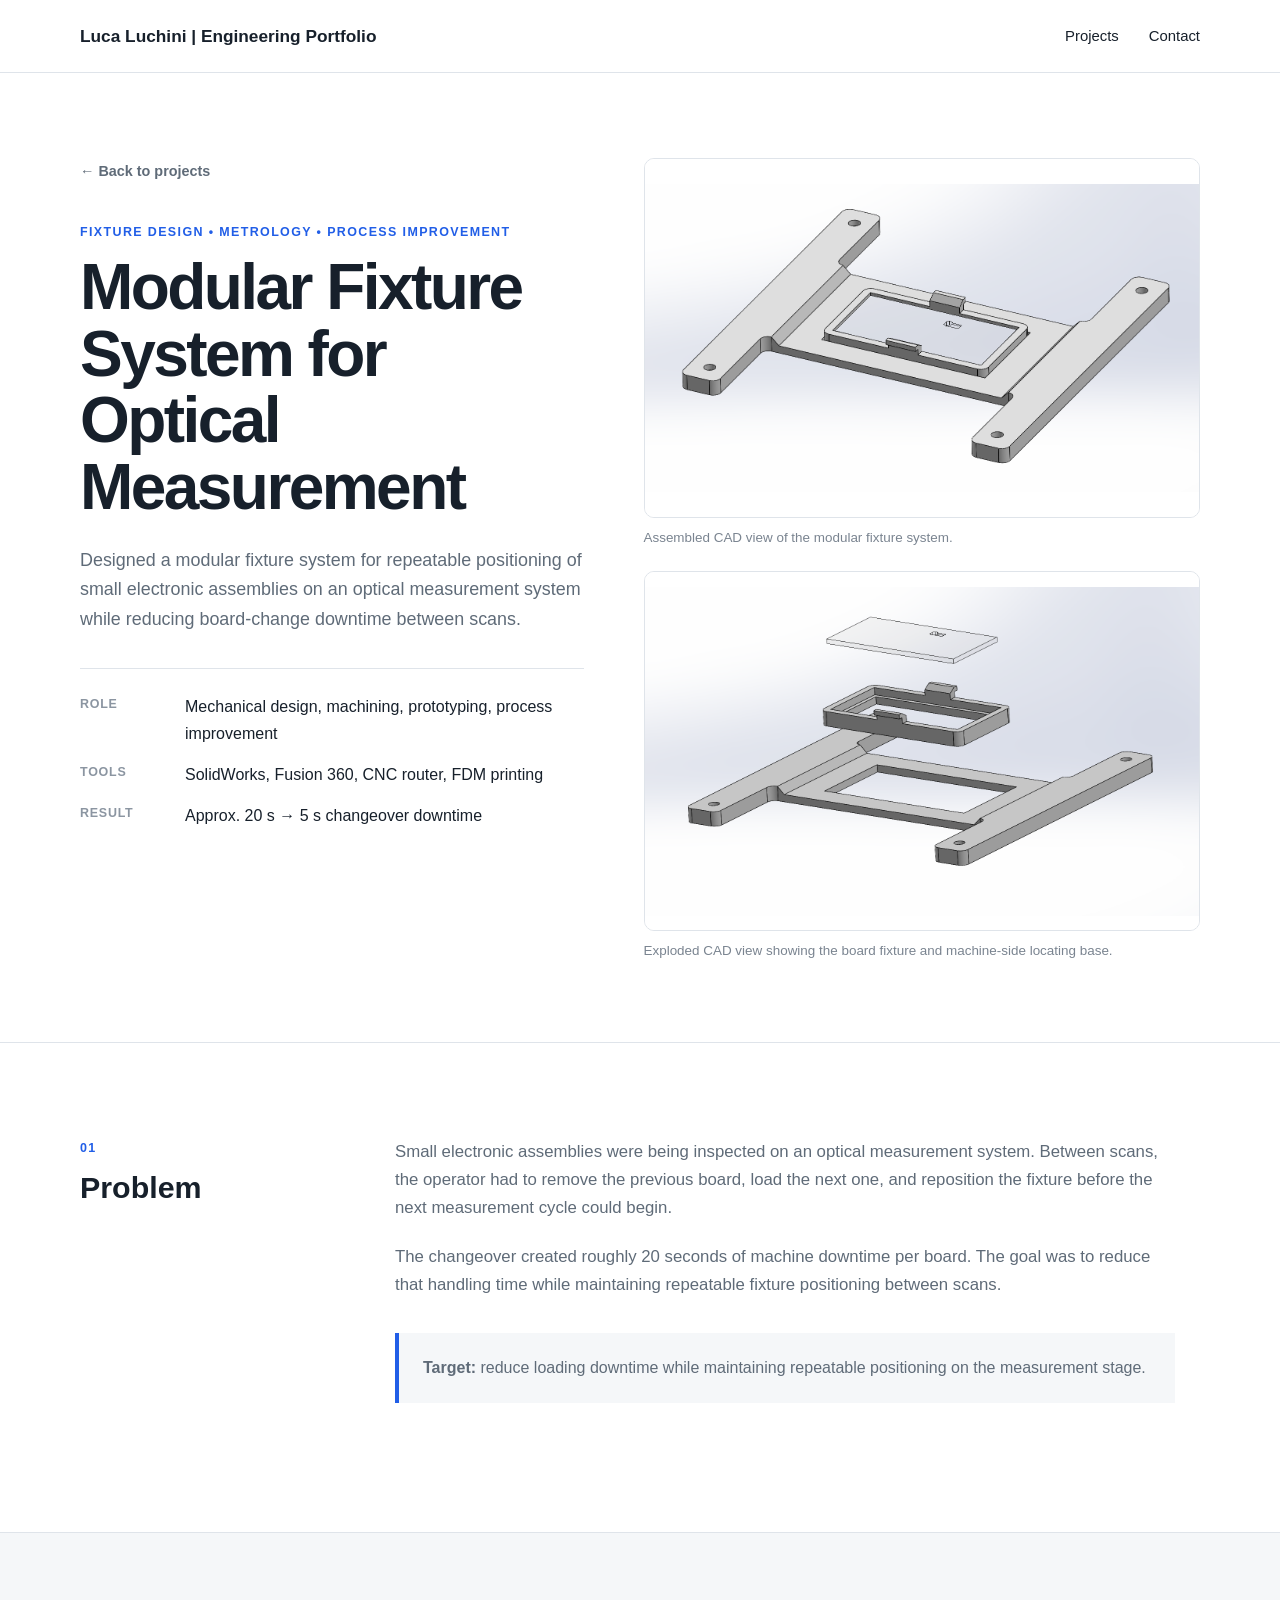
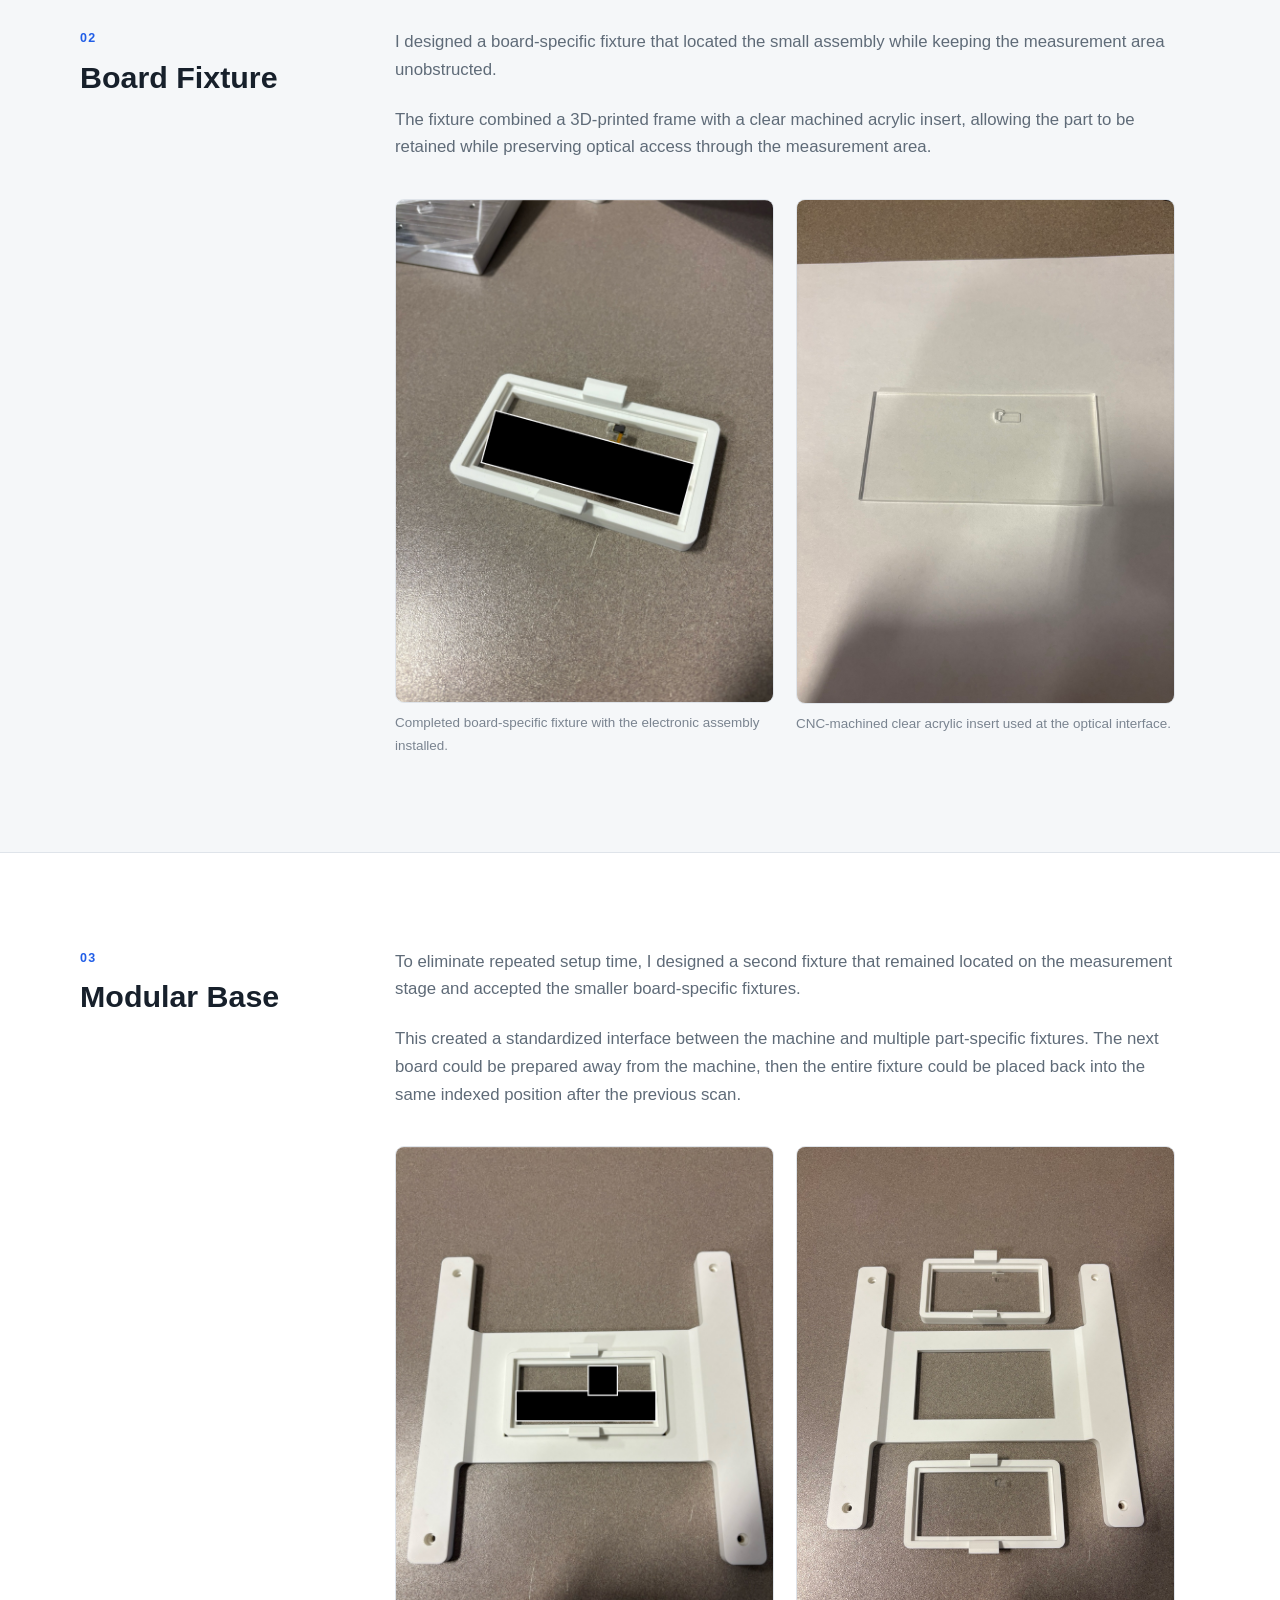
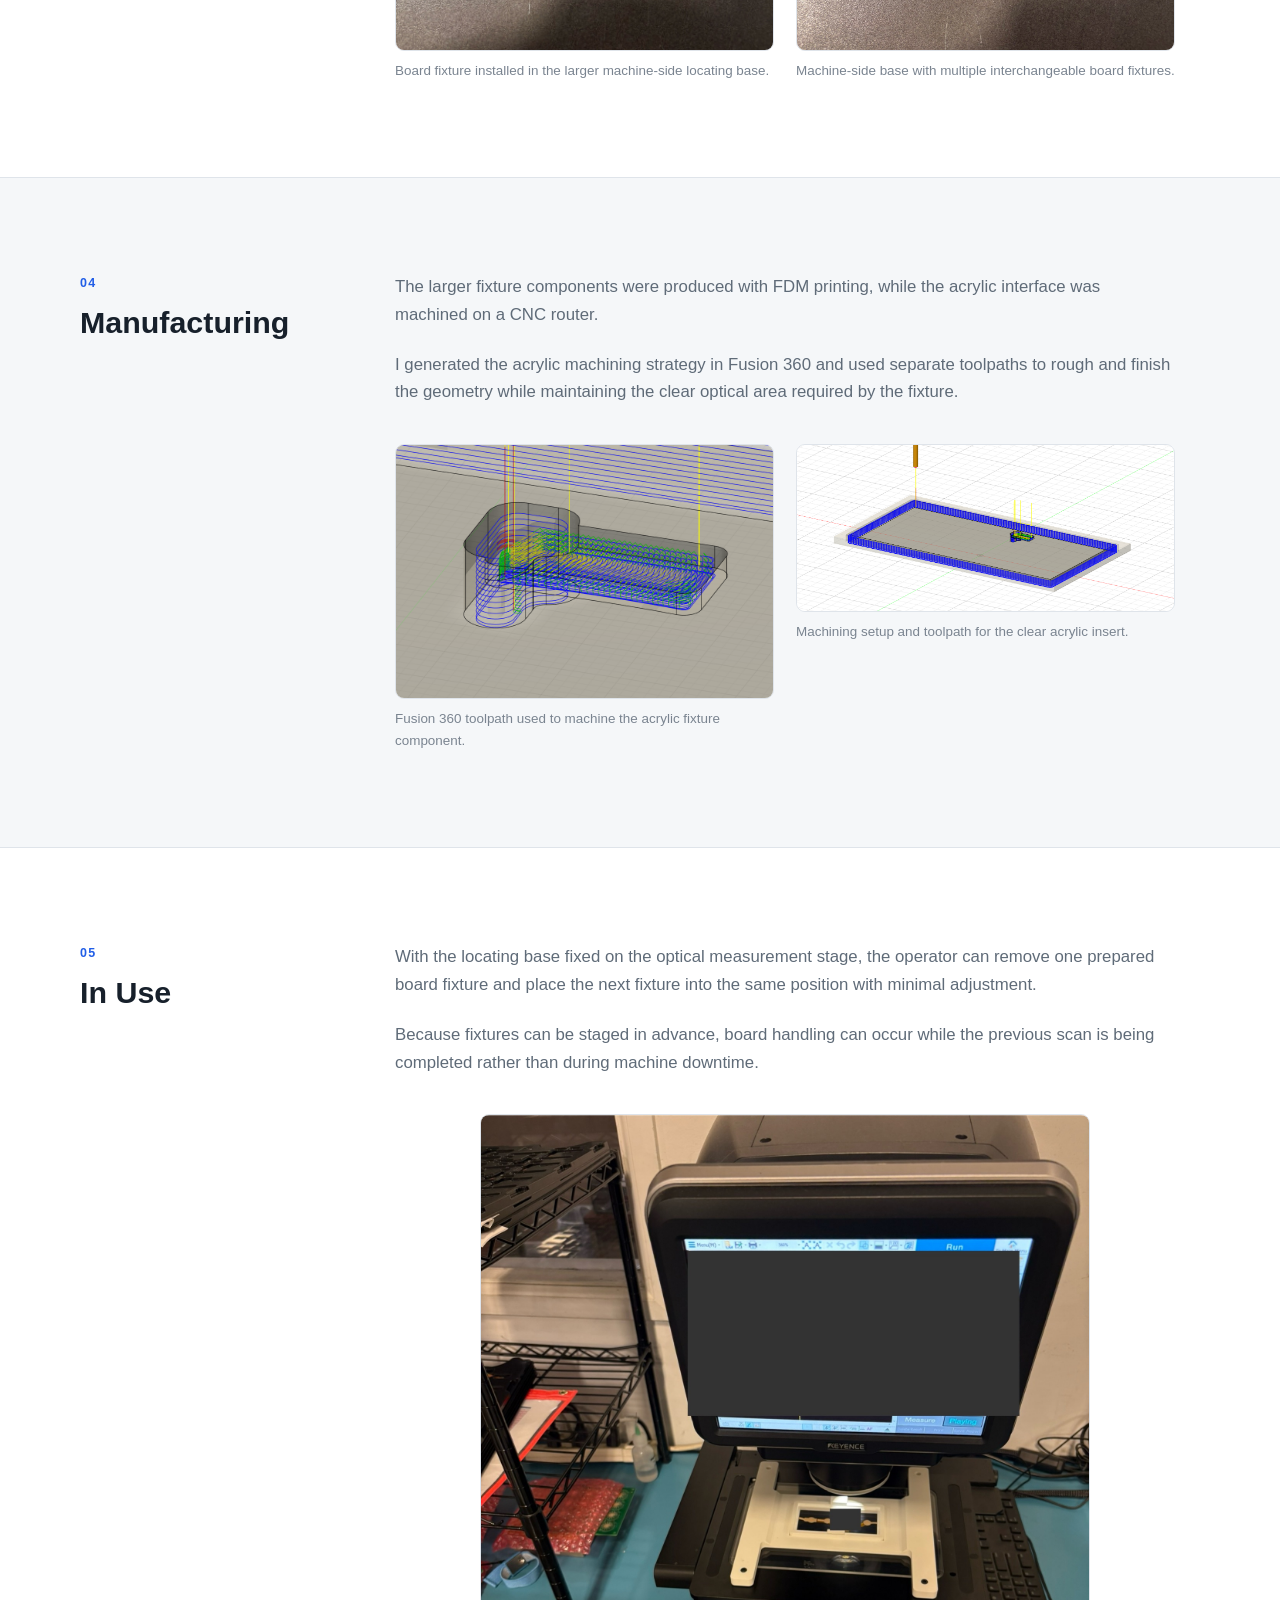
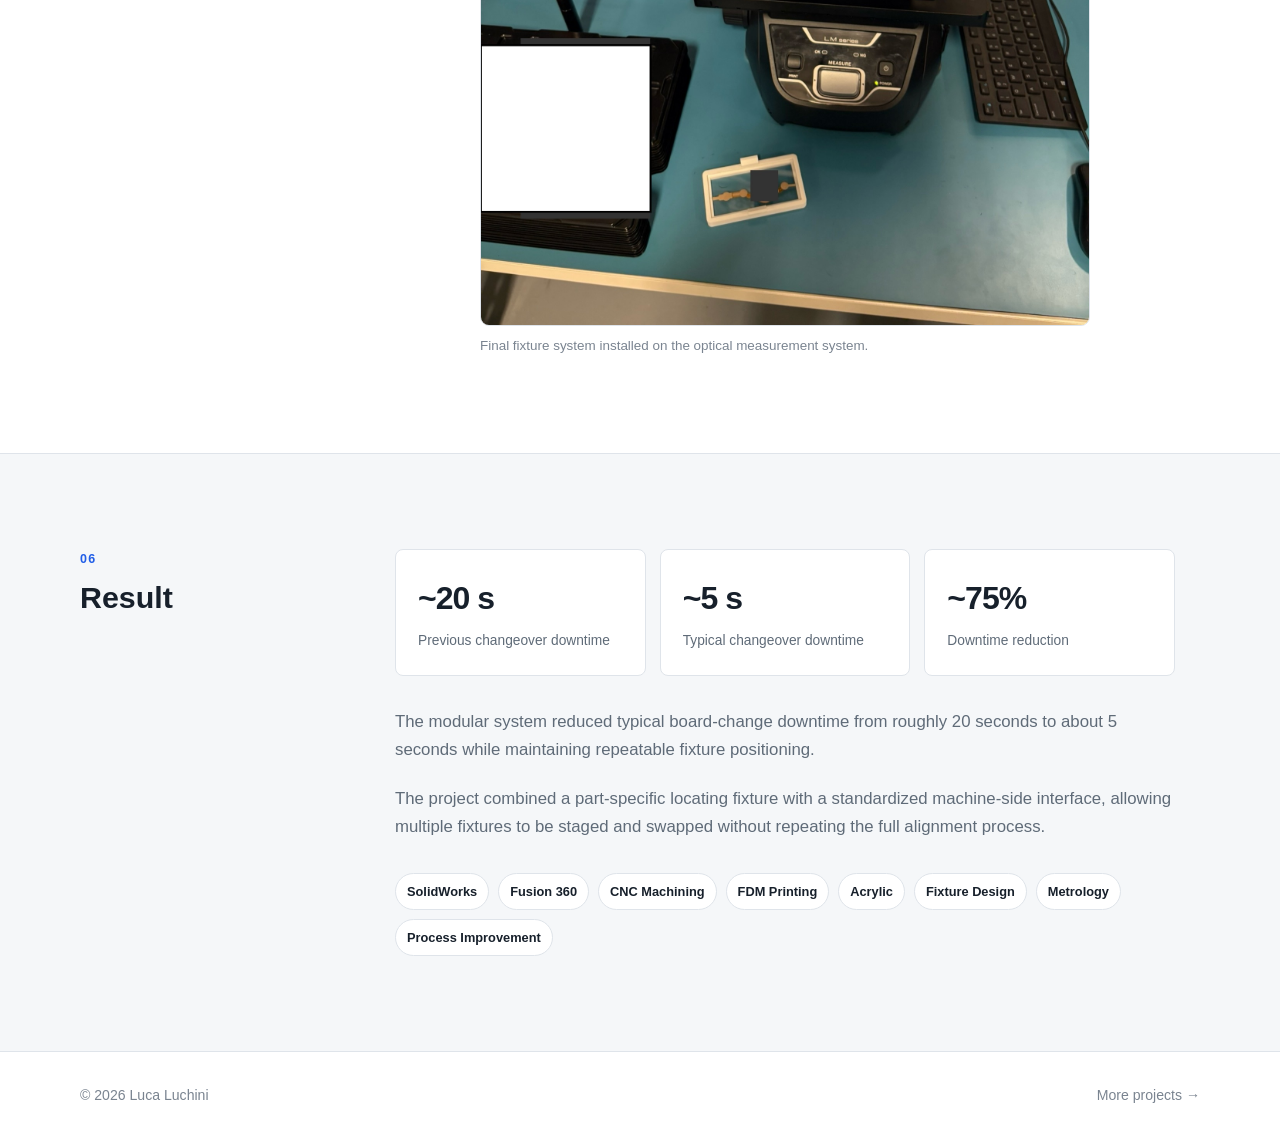
==== projects/optical-measurement-fixture.html @ b2267f3a "add project 2" ====
<!DOCTYPE html>
<html lang="en">
<head>
    <meta charset="UTF-8">
    <meta name="viewport" content="width=device-width, initial-scale=1.0">
    <title>Optical Measurement Fixture | Luca Luchini</title>
    <link rel="stylesheet" href="../style.css">
</head>
<body>

<header>
    <div class="container">
        <nav>
            <a class="name" href="../index.html">Luca Luchini | Engineering Portfolio</a>
            <div class="nav-links">
                <a href="../index.html#projects">Projects</a>
                <a href="../index.html#contact">Contact</a>
            </div>
        </nav>
    </div>
</header>

<main>

<section class="project-hero">
    <div class="container project-hero-grid">
        <div>
            <a class="back-link" href="../index.html#projects">← Back to projects</a>
            <p class="eyebrow">Fixture Design • Metrology • Process Improvement</p>
            <h1>Modular Fixture System for Optical Measurement</h1>
            <p class="project-lead">
                Designed a modular fixture system for repeatable positioning of small
                electronic assemblies on an optical measurement system while reducing
                board-change downtime between scans.
            </p>

            <div class="project-meta">
                <div><span class="meta-label">Role</span><span>Mechanical design, machining, prototyping, process improvement</span></div>
                <div><span class="meta-label">Tools</span><span>SolidWorks, Fusion 360, CNC router, FDM printing</span></div>
                <div><span class="meta-label">Result</span><span>Approx. 20 s → 5 s changeover downtime</span></div>
            </div>
        </div>

        <div class="hero-image-stack">
            <figure>
                <div class="project-image-wrap hero-stack-image hero-tech-image">
                    <img class="project-image" src="../images/optical-fixture/cad-assembled.png" alt="Assembled SolidWorks CAD of modular optical measurement fixture">
                </div>
                <figcaption>Assembled CAD view of the modular fixture system.</figcaption>
            </figure>

            <figure>
                <div class="project-image-wrap hero-stack-image hero-tech-image">
                    <img class="project-image" src="../images/optical-fixture/cad-exploded.png" alt="Exploded SolidWorks CAD of modular optical measurement fixture">
                </div>
                <figcaption>Exploded CAD view showing the board fixture and machine-side locating base.</figcaption>
            </figure>
        </div>
    </div>
</section>

<section class="project-section">
    <div class="container project-content-grid">
        <div class="sticky-label">
            <p class="eyebrow">01</p>
            <h2>Problem</h2>
        </div>
        <div class="project-copy">
            <p>
                Small electronic assemblies were being inspected on an optical measurement system.
                Between scans, the operator had to remove the previous board, load the next one,
                and reposition the fixture before the next measurement cycle could begin.
            </p>
            <p>
                The changeover created roughly 20 seconds of machine downtime per board.
                The goal was to reduce that handling time while maintaining repeatable fixture
                positioning between scans.
            </p>
            <div class="callout">
                <strong>Target:</strong> reduce loading downtime while maintaining repeatable positioning on the measurement stage.
            </div>
        </div>
    </div>
</section>

<section class="project-section alt">
    <div class="container project-content-grid">
        <div class="sticky-label">
            <p class="eyebrow">02</p>
            <h2>Board Fixture</h2>
        </div>
        <div class="project-copy">
            <p>
                I designed a board-specific fixture that located the small assembly while
                keeping the measurement area unobstructed.
            </p>
            <p>
                The fixture combined a 3D-printed frame with a clear machined acrylic insert,
                allowing the part to be retained while preserving optical access through the measurement area.
            </p>

            <div class="image-grid two natural-images">
                <figure>
                    <div class="project-image-wrap">
                        <img class="project-image" src="../images/optical-fixture/board-fixture.jpg" alt="Completed board-specific fixture">
                    </div>
                    <figcaption>Completed board-specific fixture with the electronic assembly installed.</figcaption>
                </figure>
                <figure>
                    <div class="project-image-wrap">
                        <img class="project-image" src="../images/optical-fixture/acrylic-insert.jpg" alt="Machined clear acrylic fixture insert">
                    </div>
                    <figcaption>CNC-machined clear acrylic insert used at the optical interface.</figcaption>
                </figure>
            </div>
        </div>
    </div>
</section>

<section class="project-section">
    <div class="container project-content-grid">
        <div class="sticky-label">
            <p class="eyebrow">03</p>
            <h2>Modular Base</h2>
        </div>
        <div class="project-copy">
            <p>
                To eliminate repeated setup time, I designed a second fixture that remained
                located on the measurement stage and accepted the smaller board-specific fixtures.
            </p>
            <p>
                This created a standardized interface between the machine and multiple part-specific
                fixtures. The next board could be prepared away from the machine, then the entire fixture
                could be placed back into the same indexed position after the previous scan.
            </p>

            <div class="image-grid two natural-images">
                <figure>
                    <div class="project-image-wrap">
                        <img class="project-image" src="../images/optical-fixture/modular-base-installed.jpg" alt="Machine-side locating base with board fixture installed">
                    </div>
                    <figcaption>Board fixture installed in the larger machine-side locating base.</figcaption>
                </figure>
                <figure>
                    <div class="project-image-wrap">
                        <img class="project-image" src="../images/optical-fixture/homepage-cover.jpg" alt="Machine-side base with interchangeable fixtures">
                    </div>
                    <figcaption>Machine-side base with multiple interchangeable board fixtures.</figcaption>
                </figure>
            </div>
        </div>
    </div>
</section>

<section class="project-section alt">
    <div class="container project-content-grid">
        <div class="sticky-label">
            <p class="eyebrow">04</p>
            <h2>Manufacturing</h2>
        </div>
        <div class="project-copy">
            <p>
                The larger fixture components were produced with FDM printing, while the acrylic
                interface was machined on a CNC router.
            </p>
            <p>
                I generated the acrylic machining strategy in Fusion 360 and used separate
                toolpaths to rough and finish the geometry while maintaining the clear optical
                area required by the fixture.
            </p>

            <div class="image-grid two natural-images fusion-images">
                <figure>
                    <div class="project-image-wrap">
                        <img class="project-image" src="../images/optical-fixture/fusion-3d-toolpath.png" alt="Fusion 360 3D machining toolpath">
                    </div>
                    <figcaption>Fusion 360 toolpath used to machine the acrylic fixture component.</figcaption>
                </figure>
                <figure>
                    <div class="project-image-wrap">
                        <img class="project-image" src="../images/optical-fixture/fusion-acrylic-toolpath.png" alt="Fusion 360 acrylic machining setup">
                    </div>
                    <figcaption>Machining setup and toolpath for the clear acrylic insert.</figcaption>
                </figure>
            </div>
        </div>
    </div>
</section>

<section class="project-section">
    <div class="container project-content-grid">
        <div class="sticky-label">
            <p class="eyebrow">05</p>
            <h2>In Use</h2>
        </div>
        <div class="project-copy">
            <p>
                With the locating base fixed on the optical measurement stage, the operator can
                remove one prepared board fixture and place the next fixture into the same position
                with minimal adjustment.
            </p>
            <p>
                Because fixtures can be staged in advance, board handling can occur while the
                previous scan is being completed rather than during machine downtime.
            </p>

            <figure class="single-figure compact-use-figure">
                <div class="project-image-wrap">
                    <img class="project-image" src="../images/optical-fixture/in-use.jpg" alt="Modular fixture system installed on optical measurement system">
                </div>
                <figcaption>Final fixture system installed on the optical measurement system.</figcaption>
            </figure>
        </div>
    </div>
</section>

<section class="project-section alt">
    <div class="container project-content-grid">
        <div class="sticky-label">
            <p class="eyebrow">06</p>
            <h2>Result</h2>
        </div>
        <div class="project-copy">
            <div class="metric-grid">
                <div class="metric-card">
                    <span class="metric-value">~20 s</span>
                    <span class="metric-label">Previous changeover downtime</span>
                </div>
                <div class="metric-card">
                    <span class="metric-value">~5 s</span>
                    <span class="metric-label">Typical changeover downtime</span>
                </div>
                <div class="metric-card">
                    <span class="metric-value">~75%</span>
                    <span class="metric-label">Downtime reduction</span>
                </div>
            </div>

            <p>
                The modular system reduced typical board-change downtime from roughly 20 seconds
                to about 5 seconds while maintaining repeatable fixture positioning.
            </p>
            <p>
                The project combined a part-specific locating fixture with a standardized
                machine-side interface, allowing multiple fixtures to be staged and swapped
                without repeating the full alignment process.
            </p>

            <div class="skills-row">
                <span>SolidWorks</span>
                <span>Fusion 360</span>
                <span>CNC Machining</span>
                <span>FDM Printing</span>
                <span>Acrylic</span>
                <span>Fixture Design</span>
                <span>Metrology</span>
                <span>Process Improvement</span>
            </div>
        </div>
    </div>
</section>

</main>

<footer>
    <div class="container footer-inner">
        <span>© 2026 Luca Luchini</span>
        <a href="../index.html#projects">More projects →</a>
    </div>
</footer>

</body>
</html>
---- style.css ----
* {
    box-sizing: border-box;
}

html { scroll-behavior: smooth; }

:root {
    --ink: #17202b;
    --muted: #5f6b78;
    --line: #dfe4ea;
    --surface: #ffffff;
    --surface-alt: #f5f7f9;
    --accent: #215ee7;
    --max-width: 1120px;
}

body {
    margin: 0;
    font-family: -apple-system, BlinkMacSystemFont, "Segoe UI", Roboto, Arial, sans-serif;
    color: var(--ink);
    background: var(--surface);
    line-height: 1.65;
}

img { max-width: 100%; }
a { color: inherit; }

.container {
    width: 90%;
    max-width: var(--max-width);
    margin: 0 auto;
}

.narrow { max-width: 900px; }

header {
    background: rgba(255,255,255,0.96);
    border-bottom: 1px solid var(--line);
    position: sticky;
    top: 0;
    z-index: 1000;
}

nav {
    min-height: 72px;
    display: flex;
    justify-content: space-between;
    align-items: center;
}

nav .name {
    font-size: 1.08rem;
    font-weight: 700;
    text-decoration: none;
}

.nav-links { display: flex; }

.nav-links a {
    text-decoration: none;
    margin-left: 30px;
    font-size: 0.93rem;
}

.nav-links a:hover,
.back-link:hover { color: var(--accent); }

.hero { padding: 110px 0 105px; }
.hero-inner { max-width: 850px; }

.hero h1 {
    margin: 0;
    font-size: clamp(3rem,6vw,5rem);
    line-height: 1;
    letter-spacing: -0.04em;
}

.hero h2 {
    margin: 18px 0 0;
    font-size: 1.4rem;
    font-weight: 500;
    color: var(--muted);
}

.hero-copy {
    max-width: 760px;
    margin-top: 25px;
    font-size: 1.08rem;
    color: var(--muted);
}

.eyebrow {
    margin: 0 0 12px;
    color: var(--accent);
    font-size: 0.78rem;
    font-weight: 700;
    text-transform: uppercase;
    letter-spacing: 0.11em;
}

.hero-actions {
    display: flex;
    flex-wrap: wrap;
    gap: 14px;
    align-items: center;
    margin-top: 30px;
}

.button {
    display: inline-block;
    padding: 12px 20px;
    background: var(--ink);
    color: white;
    text-decoration: none;
    border-radius: 6px;
    font-weight: 600;
    transition: 0.2s ease;
}

.button:hover {
    background: var(--accent);
    transform: translateY(-2px);
}

section { padding: 85px 0; }

#projects,
#contact { background: var(--surface-alt); }

.section-heading { margin-bottom: 35px; }

.section-heading h2 {
    margin: 0;
    font-size: 2.4rem;
    letter-spacing: -0.03em;
}

.projects {
    display: grid;
    grid-template-columns: repeat(2,1fr);
    gap: 28px;
}

.project-card {
    background: white;
    border: 1px solid var(--line);
    border-radius: 10px;
    overflow: hidden;
    min-height: 100%;
}

a.project-card {
    text-decoration: none;
    transition: 0.2s ease;
}

a.project-card:hover {
    transform: translateY(-4px);
    box-shadow: 0 15px 35px rgba(17,24,39,0.08);
}

.project-card-content { padding: 26px; }

.project-card h3 {
    margin: 0 0 9px;
    font-size: 1.3rem;
}

.tools {
    margin: 0 0 17px;
    color: var(--accent);
    font-size: 0.82rem;
    font-weight: 600;
}

.project-card p:not(.tools) { color: var(--muted); }

.card-link {
    display: inline-block;
    margin-top: 6px;
    font-weight: 600;
}

.project-card .project-image-wrap { height: 310px; }

.project-card .project-image {
    width: 100%;
    height: 100%;
    object-fit: cover;
}

.coming-soon-card { min-height: 470px; }

.coming-soon-content {
    min-height: 470px;
    display: flex;
    align-items: center;
    justify-content: center;
}

.coming-soon-content span {
    color: #8d96a0;
    font-size: 1.05rem;
    font-weight: 600;
}

.project-image-wrap {
    position: relative;
    background: #e9edf2;
    overflow: hidden;
}

.project-image {
    width: 100%;
    display: block;
}

.contact-links {
    display: grid;
    grid-template-columns: repeat(2,1fr);
    gap: 14px;
}

.contact-card {
    display: flex;
    flex-direction: column;
    gap: 5px;
    padding: 20px 22px;
    background: white;
    border: 1px solid var(--line);
    border-radius: 8px;
    text-decoration: none;
    transition: 0.2s ease;
}

.contact-card:hover {
    border-color: #bac3cd;
    transform: translateY(-2px);
}

.contact-label {
    font-weight: 700;
    color: var(--ink);
}

.contact-value {
    font-size: 0.92rem;
    color: var(--muted);
}

footer {
    border-top: 1px solid var(--line);
    padding: 32px 0;
    color: #7a8490;
    font-size: 0.88rem;
}

.footer-inner {
    display: flex;
    justify-content: space-between;
}

.footer-inner a { text-decoration: none; }

.project-hero { padding: 85px 0 80px; }

.project-hero-grid {
    display: grid;
    grid-template-columns: 0.95fr 1.05fr;
    gap: 60px;
    align-items: start;
}

.back-link {
    display: inline-block;
    margin-bottom: 38px;
    color: var(--muted);
    text-decoration: none;
    font-size: 0.9rem;
    font-weight: 600;
}

.project-hero h1 {
    margin: 0;
    font-size: clamp(2.6rem,5vw,4.3rem);
    line-height: 1.04;
    letter-spacing: -0.04em;
}

.project-lead {
    margin-top: 25px;
    color: var(--muted);
    font-size: 1.12rem;
}

.project-meta {
    display: grid;
    gap: 15px;
    margin-top: 34px;
    padding-top: 25px;
    border-top: 1px solid var(--line);
}

.project-meta > div {
    display: grid;
    grid-template-columns: 90px 1fr;
    gap: 15px;
}

.meta-label {
    color: #8b95a1;
    font-size: 0.78rem;
    font-weight: 700;
    text-transform: uppercase;
    letter-spacing: 0.06em;
}

.hero-image-stack {
    display: grid;
    gap: 22px;
}

.hero-image-stack figure { margin: 0; }

.hero-stack-image {
    height: 360px;
    border: 1px solid var(--line);
    border-radius: 10px;
    overflow: hidden;
    background: white;
}

.hero-stack-image .project-image {
    width: 100%;
    height: 100%;
    object-fit: contain;
    background: white;
}

.hero-image-stack figcaption,
figcaption {
    margin-top: 9px;
    color: #7a8490;
    font-size: 0.84rem;
}

.project-section {
    padding: 95px 0;
    border-top: 1px solid var(--line);
}

.project-section.alt { background: var(--surface-alt); }

.project-content-grid {
    display: grid;
    grid-template-columns: 240px minmax(0,1fr);
    gap: 75px;
}

.sticky-label {
    align-self: start;
    position: sticky;
    top: 105px;
}

.sticky-label h2 {
    margin: 0;
    font-size: 1.9rem;
    line-height: 1.1;
}

.project-copy { max-width: 780px; }

.project-copy > p {
    margin-top: 0;
    margin-bottom: 22px;
    color: var(--muted);
    font-size: 1.05rem;
}

.callout {
    margin: 34px 0;
    padding: 22px 24px;
    border-left: 4px solid var(--accent);
    background: var(--surface-alt);
    color: var(--muted);
}

.image-grid {
    display: grid;
    gap: 22px;
    margin-top: 38px;
}

.image-grid.two { grid-template-columns: repeat(2,1fr); }

figure { margin: 0; }

/* Important fix: project section images follow their natural aspect ratio.
   This removes the large empty gray area below screenshots. */
.natural-images .project-image-wrap,
.fusion-images .project-image-wrap {
    min-height: 0;
    height: auto;
    background: transparent;
    border: 1px solid var(--line);
    border-radius: 9px;
}

.natural-images .project-image,
.fusion-images .project-image {
    width: 100%;
    height: auto;
    object-fit: unset;
    background: white;
}

/* In-use image is deliberately smaller than the full content width. */
.compact-use-figure {
    max-width: 610px;
    margin: 38px auto 0;
}

.compact-use-figure .project-image-wrap {
    height: auto;
    min-height: 0;
    background: transparent;
    border: 1px solid var(--line);
    border-radius: 9px;
}

.compact-use-figure .project-image {
    width: 100%;
    height: auto;
    object-fit: unset;
}

.metric-grid {
    display: grid;
    grid-template-columns: repeat(3,1fr);
    gap: 14px;
    margin-bottom: 32px;
}

.metric-card {
    padding: 22px;
    border: 1px solid var(--line);
    border-radius: 8px;
    background: white;
}

.metric-value {
    display: block;
    font-size: 2rem;
    font-weight: 750;
    letter-spacing: -0.03em;
    color: var(--ink);
}

.metric-label {
    display: block;
    margin-top: 6px;
    font-size: 0.86rem;
    color: var(--muted);
}

.skills-row {
    display: flex;
    flex-wrap: wrap;
    gap: 9px;
    margin-top: 32px;
}

.skills-row span {
    padding: 7px 11px;
    border: 1px solid var(--line);
    border-radius: 999px;
    background: white;
    font-size: 0.8rem;
    font-weight: 600;
}

@media (max-width: 900px) {
    .projects,
    .project-hero-grid,
    .project-content-grid {
        grid-template-columns: 1fr;
    }

    .project-content-grid { gap: 32px; }
    .sticky-label { position: static; }
    .contact-links { grid-template-columns: 1fr; }

    .coming-soon-card,
    .coming-soon-content { min-height: 220px; }

    .metric-grid { grid-template-columns: 1fr; }
}

@media (max-width: 650px) {
    .hero { padding: 80px 0; }

    section,
    .project-section { padding: 65px 0; }

    .nav-links a { margin-left: 15px; }

    .hero-actions {
        flex-direction: column;
        align-items: flex-start;
    }

    .image-grid.two { grid-template-columns: 1fr; }

    .project-meta > div {
        grid-template-columns: 1fr;
        gap: 3px;
    }

    .hero-stack-image { height: 300px; }

    .footer-inner {
        flex-direction: column;
        gap: 10px;
    }
}
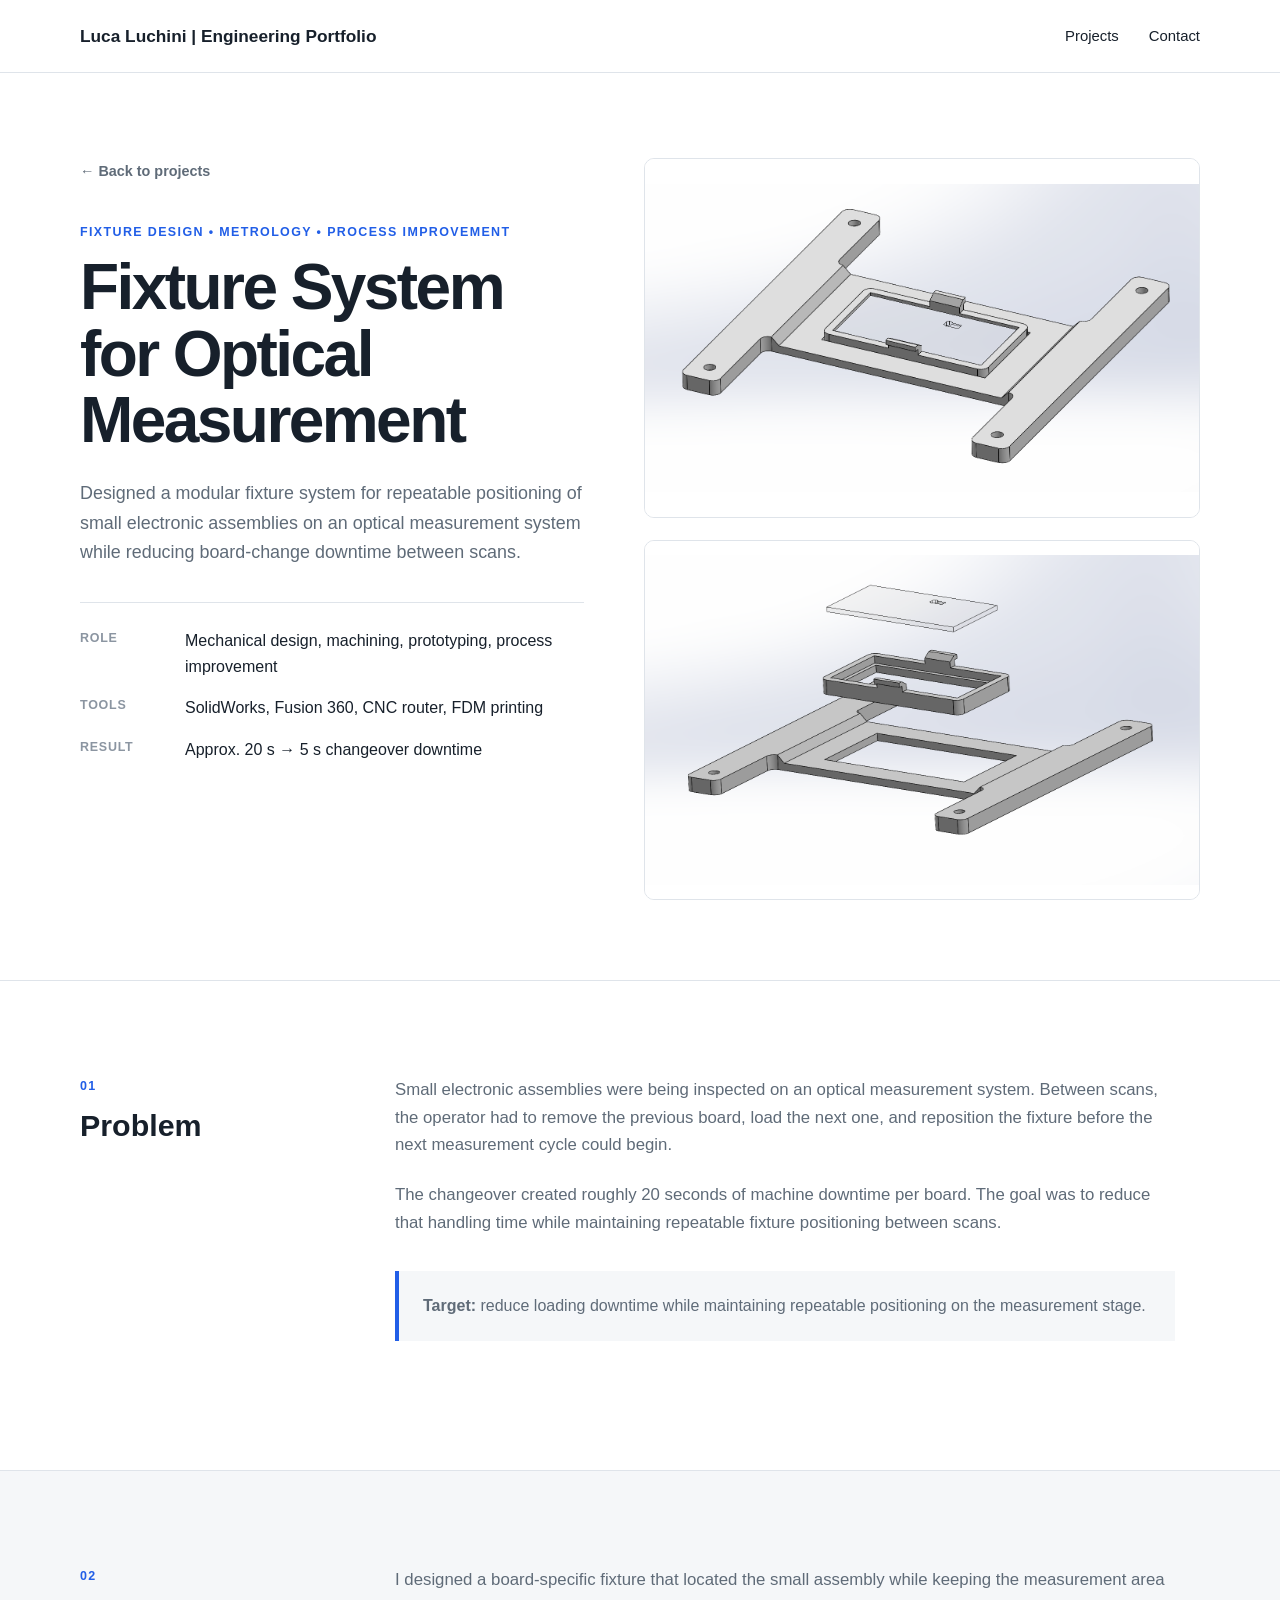
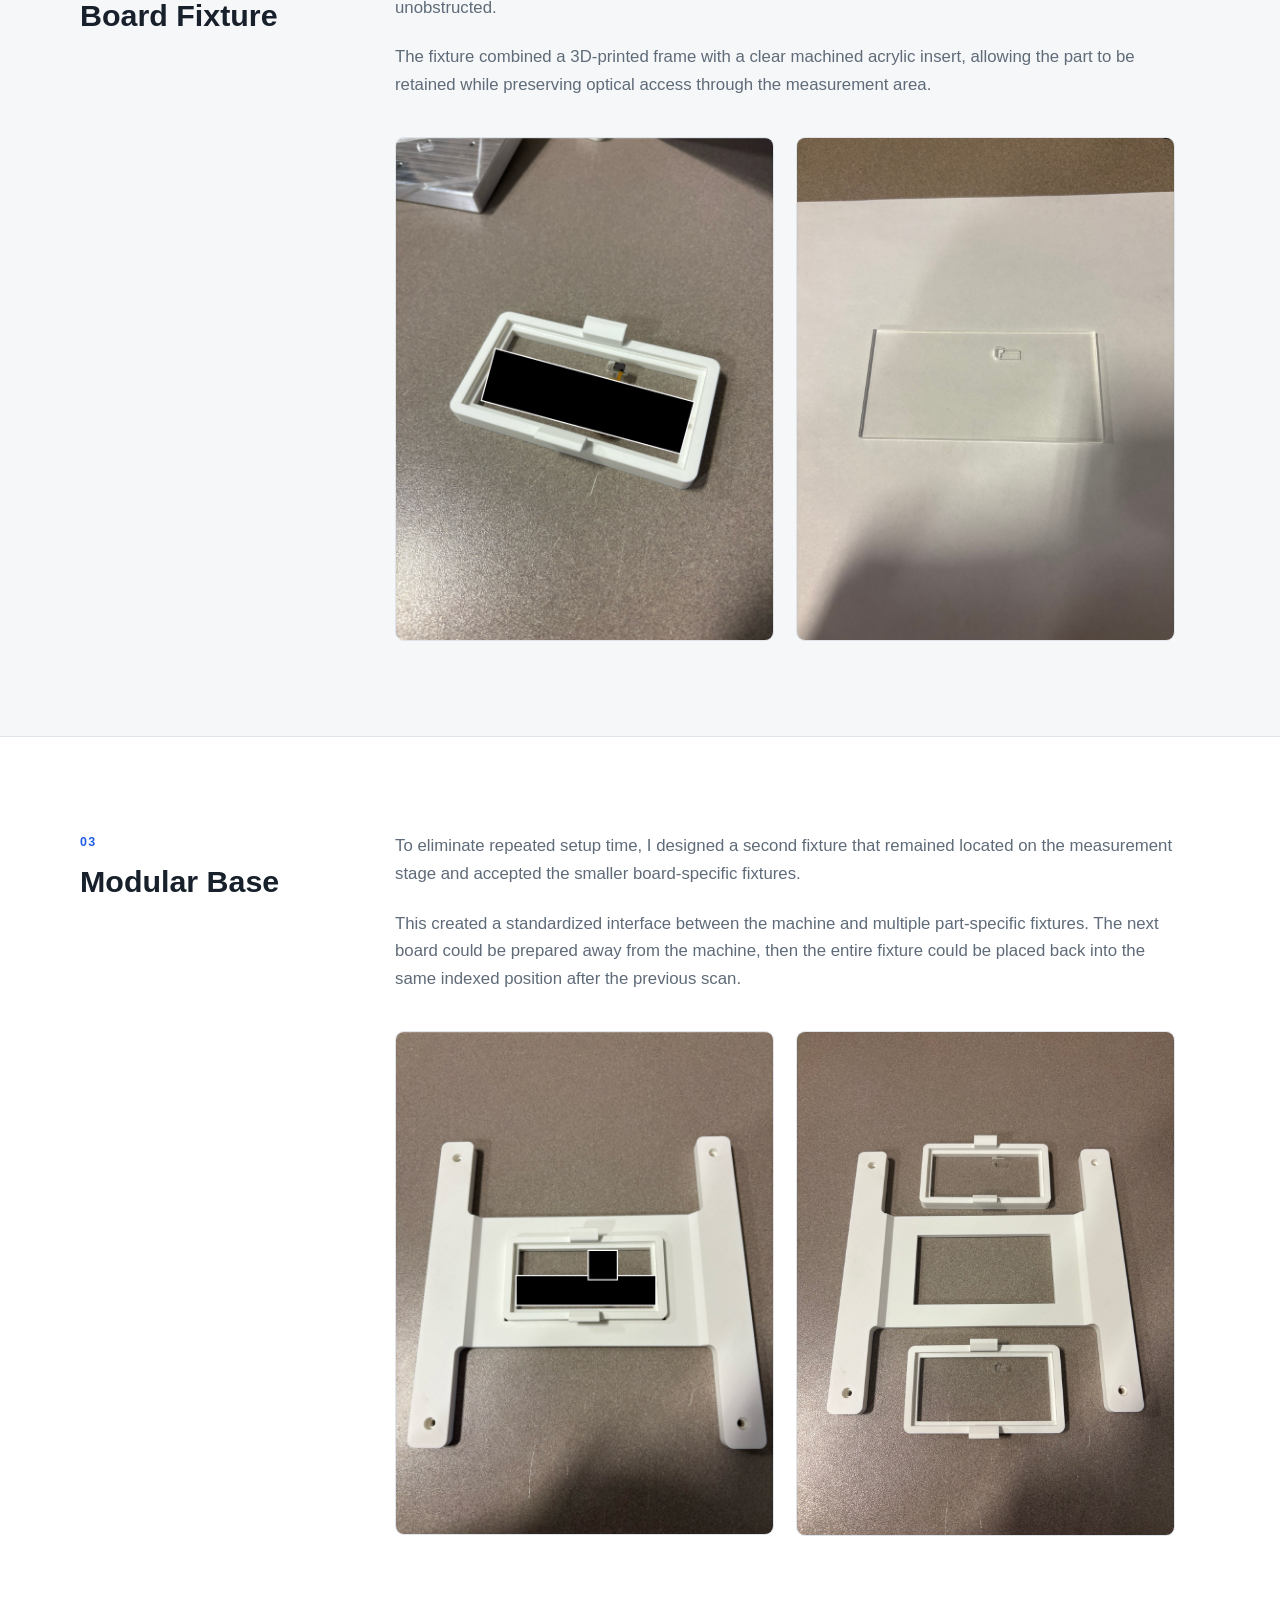
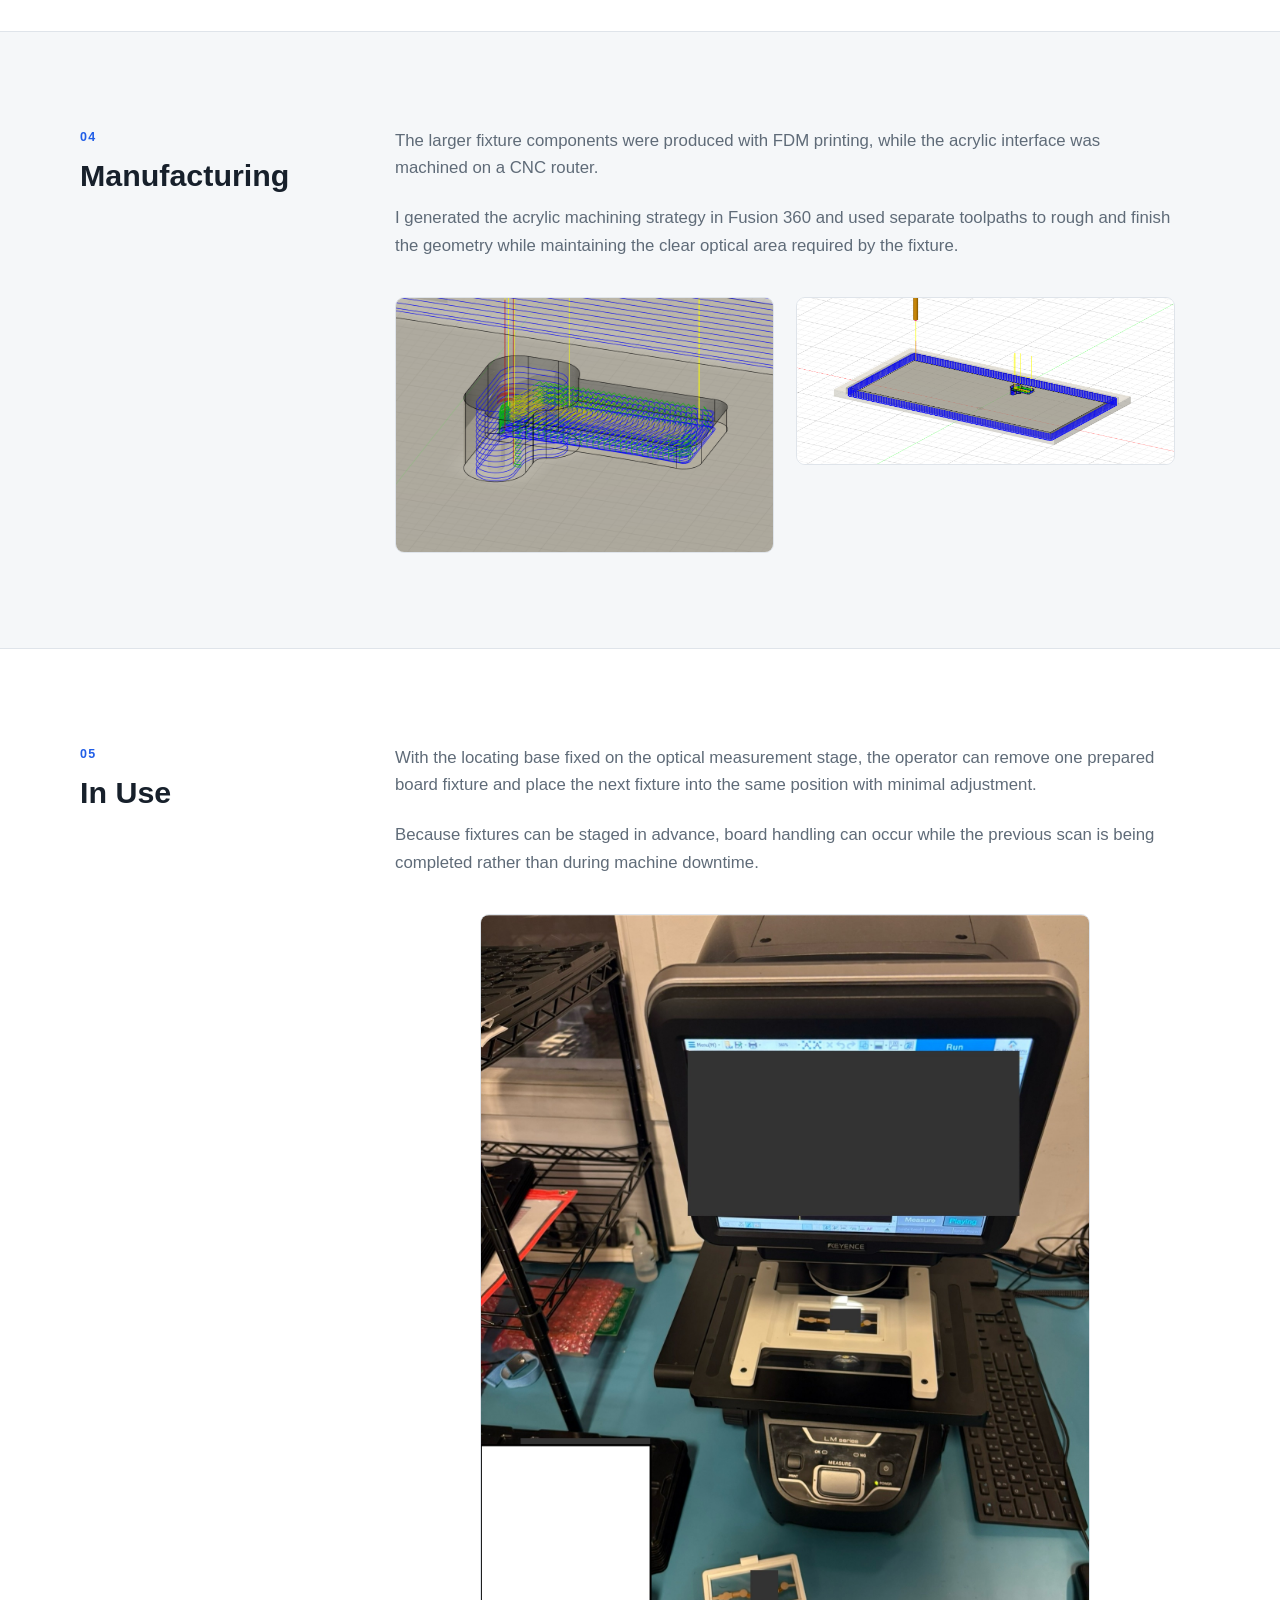
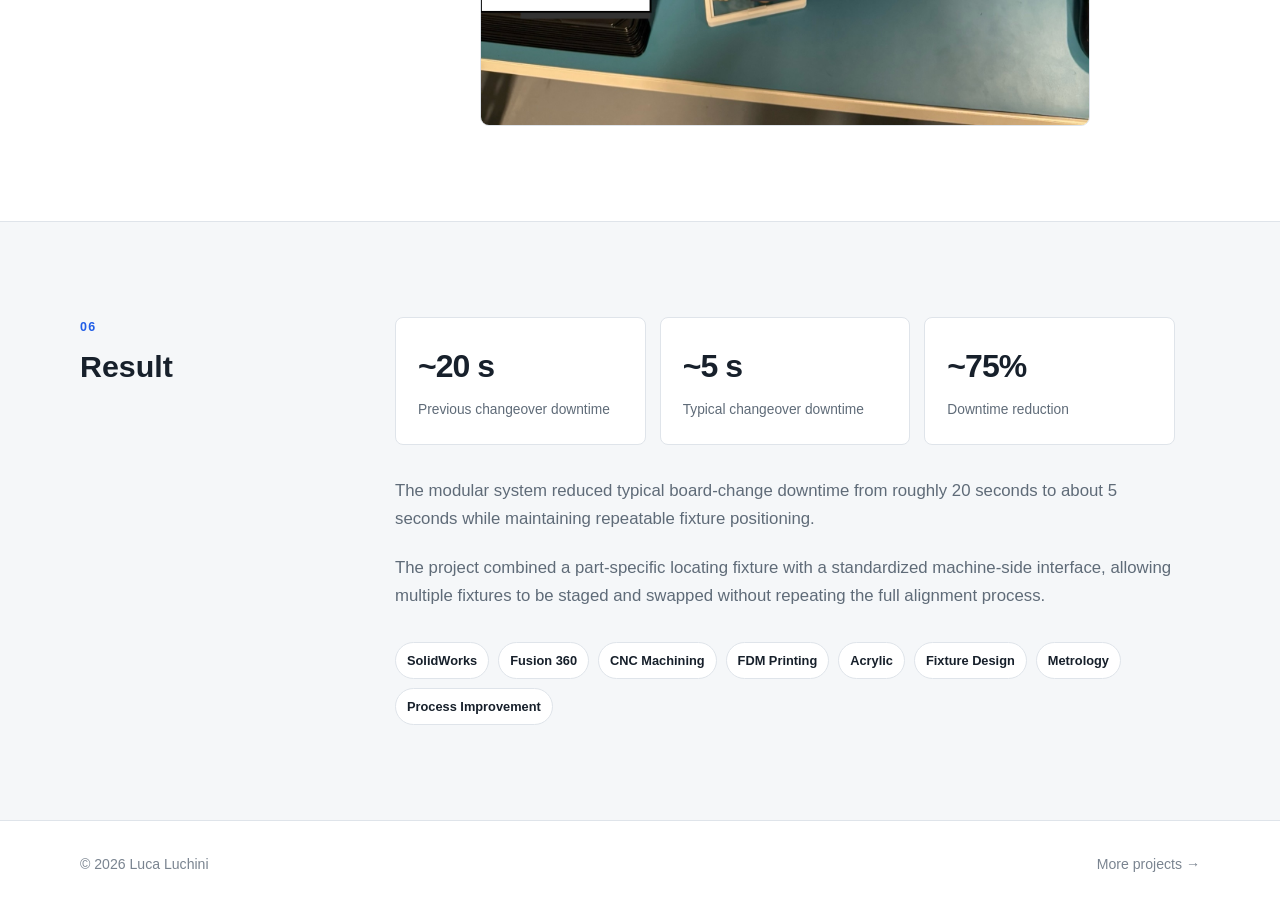
==== commit c9b15212: "update" ====
--- a/projects/optical-measurement-fixture.html
+++ b/projects/optical-measurement-fixture.html
@@ -27,7 +27,7 @@
         <div>
             <a class="back-link" href="../index.html#projects">← Back to projects</a>
             <p class="eyebrow">Fixture Design • Metrology • Process Improvement</p>
-            <h1>Modular Fixture System for Optical Measurement</h1>
+            <h1>Fixture System for Optical Measurement</h1>
             <p class="project-lead">
                 Designed a modular fixture system for repeatable positioning of small
                 electronic assemblies on an optical measurement system while reducing
--- a/style.css
+++ b/style.css
@@ -524,3 +524,16 @@
         gap: 10px;
     }
 }
+
+
+/* CAD cover images should remain fully visible in homepage project cards. */
+.project-image-contain {
+    object-fit: contain !important;
+    background: white;
+}
+
+
+/* Keep project imagery clean and visual-first. */
+figcaption {
+    display: none !important;
+}
